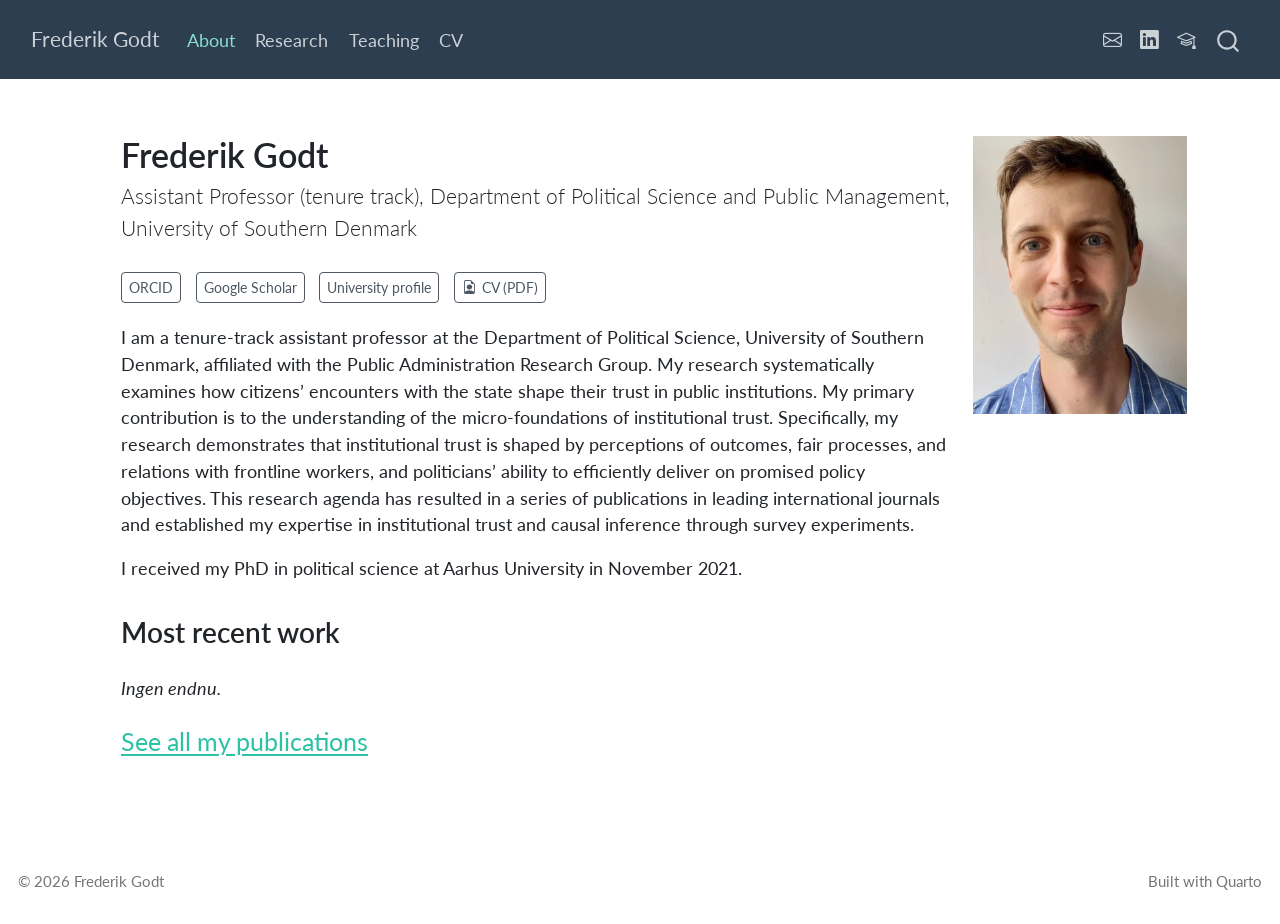
==== index.html @ 5c9f762e "Built site for gh-pages" ====
<!DOCTYPE html>
<html xmlns="http://www.w3.org/1999/xhtml" lang="en" xml:lang="en"><head>

<meta charset="utf-8">
<meta name="generator" content="quarto-1.10.18">

<meta name="viewport" content="width=device-width, initial-scale=1.0, user-scalable=yes">


<title>Frederik Godt</title>
<style>
/* Default styles provided by pandoc.
** See https://pandoc.org/MANUAL.html#variables-for-html for config info.
*/
span.smallcaps{font-variant: small-caps;}
div.columns{display: flex; gap: 1.5em;}
div.column{flex: auto;}
@media screen {
div.columns{gap: min(4vw, 1.5em);}
div.column{overflow-x: auto;}
}
div.hanging-indent{margin-left: 1.5em; text-indent: -1.5em;}
ul.task-list{list-style: none;}
ul.task-list li input[type="checkbox"] {
  width: 0.8em;
  margin: 0 0.8em 0.2em -1em; /* quarto-specific, see https://github.com/quarto-dev/quarto-cli/issues/4556 */ 
  vertical-align: middle;
}
</style>


<script src="site_libs/quarto-nav/quarto-nav.js"></script>
<script src="site_libs/quarto-nav/headroom.min.js"></script>
<script src="site_libs/clipboard/clipboard.min.js"></script>
<script src="site_libs/quarto-search/autocomplete.umd.js"></script>
<script src="site_libs/quarto-search/fuse.min.js"></script>
<script src="site_libs/quarto-search/quarto-search.js"></script>
<meta name="quarto:offset" content="./">
<script src="site_libs/quarto-html/quarto.js" type="module"></script>
<script src="site_libs/quarto-html/tabsets/tabsets.js" type="module"></script>
<script src="site_libs/quarto-html/popper.min.js"></script>
<script src="site_libs/quarto-html/tippy.umd.min.js"></script>
<link href="site_libs/quarto-html/tippy.css" rel="stylesheet">
<link href="site_libs/quarto-html/quarto-syntax-highlighting-64a204ab8560d761af7679ceaba22944.css" rel="stylesheet" id="quarto-text-highlighting-styles">
<script src="site_libs/bootstrap/bootstrap.min.js"></script>
<link href="site_libs/bootstrap/bootstrap-icons.css" rel="stylesheet">
<link href="site_libs/bootstrap/bootstrap-82feb614b3631eee91c80e474e9700e3.min.css" rel="stylesheet" append-hash="true" id="quarto-bootstrap" data-mode="light">
<script id="quarto-search-options" type="application/json">{
  "location": "navbar",
  "copy-button": false,
  "collapse-after": 3,
  "panel-placement": "end",
  "type": "overlay",
  "limit": 50,
  "keyboard-shortcut": [
    "f",
    "/",
    "s"
  ],
  "show-item-context": false,
  "language": {
    "search-no-results-text": "No results",
    "search-matching-documents-text": "matching documents",
    "search-copy-link-title": "Copy link to search",
    "search-hide-matches-text": "Hide additional matches",
    "search-more-match-text": "more match in this document",
    "search-more-matches-text": "more matches in this document",
    "search-clear-button-title": "Clear",
    "search-text-placeholder": "",
    "search-detached-cancel-button-title": "Cancel",
    "search-submit-button-title": "Submit",
    "search-label": "Search"
  }
}</script>
<style>html{ scroll-behavior: smooth; }</style>


<link rel="stylesheet" href="styles.css">
</head>

<body class="nav-fixed fullcontent quarto-light">

<div id="quarto-search-results"></div>
  <header id="quarto-header" class="headroom fixed-top">
    <nav class="navbar navbar-expand-lg " data-bs-theme="dark">
      <div class="navbar-container container-fluid">
      <div class="navbar-brand-container mx-auto">
    <a class="navbar-brand" href="./index.html">
    <span class="navbar-title">Frederik Godt</span>
    </a>
  </div>
            <div id="quarto-search" class="" title="Search"></div>
          <button class="navbar-toggler" type="button" data-bs-toggle="collapse" data-bs-target="#navbarCollapse" aria-controls="navbarCollapse" role="menu" aria-expanded="false" aria-label="Toggle navigation" onclick="if (window.quartoToggleHeadroom) { window.quartoToggleHeadroom(); }">
  <span class="navbar-toggler-icon"></span>
</button>
          <div class="collapse navbar-collapse" id="navbarCollapse">
            <ul class="navbar-nav navbar-nav-scroll me-auto">
  <li class="nav-item">
    <a class="nav-link active" href="./index.html" aria-current="page"> 
<span class="menu-text">About</span></a>
  </li>  
  <li class="nav-item">
    <a class="nav-link" href="./research.html"> 
<span class="menu-text">Research</span></a>
  </li>  
  <li class="nav-item">
    <a class="nav-link" href="./teaching.html"> 
<span class="menu-text">Teaching</span></a>
  </li>  
  <li class="nav-item">
    <a class="nav-link" href="./cv.html"> 
<span class="menu-text">CV</span></a>
  </li>  
</ul>
            <ul class="navbar-nav navbar-nav-scroll ms-auto">
  <li class="nav-item compact">
    <a class="nav-link" href="mailto:fgodt@sam.sdu.dk"> <i class="bi bi-envelope" role="img">
</i> 
<span class="menu-text"></span></a>
  </li>  
  <li class="nav-item compact">
    <a class="nav-link" href="https://linkedin.com"> <i class="bi bi-linkedin" role="img">
</i> 
<span class="menu-text"></span></a>
  </li>  
  <li class="nav-item compact">
    <a class="nav-link" href="https://scholar.google.com/citations?user=pOmU6WsAAAAJ&amp;hl=da"> <i class="bi bi-mortarboard" role="img">
</i> 
<span class="menu-text"></span></a>
  </li>  
</ul>
          </div> <!-- /navcollapse -->
            <div class="quarto-navbar-tools">
</div>
      </div> <!-- /container-fluid -->
    </nav>
</header>
<!-- content -->
<div id="quarto-content" class="quarto-container page-columns page-rows-contents page-layout-article page-navbar">
<!-- sidebar -->
<!-- margin-sidebar -->
    
<!-- main -->
<div class="quarto-about-solana column-body">
  <div class="about-entity">
    <div class="entity-contents">
      <header id="title-block-header" class="quarto-title-block default">
<div class="quarto-title">
<h1 class="title">Frederik Godt</h1>
<p class="subtitle lead">Assistant Professor (tenure track), Department of Political Science and Public Management, University of Southern Denmark</p>
</div>
<div class="quarto-title-meta">
  </div>
</header> <div class="about-links">
  <a href="https://orcid.org/0000-0001-8238-0390" class="about-link" rel="" target="">
     <span class="about-link-text">ORCID</span>
  </a>
  <a href="https://scholar.google.com/citations?user=pOmU6WsAAAAJ&amp;hl=da" class="about-link" rel="" target="">
     <span class="about-link-text">Google Scholar</span>
  </a>
  <a href="https://portal.findresearcher.sdu.dk/da/persons/fgodt" class="about-link" rel="" target="">
     <span class="about-link-text">University profile</span>
  </a>
  <a href="/cv.pdf" class="about-link" rel="" target="">
    <i class="bi bi-file-earmark-person"></i>
     <span class="about-link-text">CV (PDF)</span>
  </a>
</div>
      <div class="about-contents"><main class="content" id="quarto-document-content">
<p>I am a tenure-track assistant professor at the Department of Political Science, University of Southern Denmark, affiliated with the Public Administration Research Group. My research systematically examines how citizens’ encounters with the state shape their trust in public institutions. My primary contribution is to the understanding of the micro-foundations of institutional trust. Specifically, my research demonstrates that institutional trust is shaped by perceptions of outcomes, fair processes, and relations with frontline workers, and politicians’ ability to efficiently deliver on promised policy objectives. This research agenda has resulted in a series of publications in leading international journals and established my expertise in institutional trust and causal inference through survey experiments.</p>
<p>I received my PhD in political science at Aarhus University in November 2021.</p>
<section id="most-recent-work" class="level2">
<h2 data-anchor-id="most-recent-work">Most recent work</h2>
<p><em>Ingen endnu.</em></p>
<section id="see-all-my-publications" class="level3">
<h3 data-anchor-id="see-all-my-publications"><a href="http://localhost:5354/research.html">See all my publications</a></h3>


</section>
</section>
</main></div>
    </div>
    <img src="profile.jpg" alt="Portrait of Frederik Godt" class="about-image
  rectangle " style="width: 12em;">
  </div>
</div>
 <!-- /main -->
<script id="quarto-html-after-body" type="application/javascript">
  window.document.addEventListener("DOMContentLoaded", function (event) {
    const isCodeAnnotation = (el) => {
      for (const clz of el.classList) {
        if (clz.startsWith('code-annotation-')) {                     
          return true;
        }
      }
      return false;
    }
    const onCopySuccess = function(e) {
      // button target
      const button = e.trigger;
      // don't keep focus
      button.blur();
      // flash "checked"
      button.classList.add('code-copy-button-checked');
      var currentTitle = button.getAttribute("title");
      button.setAttribute("title", "Copied!");
      let tooltip;
      if (window.bootstrap) {
        button.setAttribute("data-bs-toggle", "tooltip");
        button.setAttribute("data-bs-placement", "left");
        button.setAttribute("data-bs-title", "Copied!");
        tooltip = new bootstrap.Tooltip(button, 
          { trigger: "manual", 
            customClass: "code-copy-button-tooltip",
            offset: [0, -8]});
        tooltip.show();    
      }
      setTimeout(function() {
        if (tooltip) {
          tooltip.hide();
          button.removeAttribute("data-bs-title");
          button.removeAttribute("data-bs-toggle");
          button.removeAttribute("data-bs-placement");
        }
        button.setAttribute("title", currentTitle);
        button.classList.remove('code-copy-button-checked');
      }, 1000);
      // clear code selection
      e.clearSelection();
    }
    const getTextToCopy = function(trigger) {
      const outerScaffold = trigger.parentElement.cloneNode(true);
      const codeEl = outerScaffold.querySelector('code');
      for (const childEl of codeEl.children) {
        if (isCodeAnnotation(childEl)) {
          childEl.remove();
        }
      }
      return codeEl.innerText;
    }
    const clipboard = new window.ClipboardJS('.code-copy-button:not([data-in-quarto-modal])', {
      text: getTextToCopy
    });
    clipboard.on('success', onCopySuccess);
    if (window.document.getElementById('quarto-embedded-source-code-modal')) {
      const clipboardModal = new window.ClipboardJS('.code-copy-button[data-in-quarto-modal]', {
        text: getTextToCopy,
        container: window.document.getElementById('quarto-embedded-source-code-modal')
      });
      clipboardModal.on('success', onCopySuccess);
    }
      var localhostRegex = new RegExp(/^(?:http|https):\/\/localhost\:?[0-9]*\//);
      var mailtoRegex = new RegExp(/^mailto:/);
        var filterRegex = new RegExp('/' + window.location.host + '/');
      var isInternal = (href) => {
          return filterRegex.test(href) || localhostRegex.test(href) || mailtoRegex.test(href);
      }
      // Inspect non-navigation links and adorn them if external
     var links = window.document.querySelectorAll('a[href]:not(.nav-link):not(.navbar-brand):not(.toc-action):not(.sidebar-link):not(.sidebar-item-toggle):not(.pagination-link):not(.no-external):not([aria-hidden]):not(.dropdown-item):not(.quarto-navigation-tool):not(.about-link)');
      for (var i=0; i<links.length; i++) {
        const link = links[i];
        if (!isInternal(link.href)) {
          // undo the damage that might have been done by quarto-nav.js in the case of
          // links that we want to consider external
          if (link.dataset.originalHref !== undefined) {
            link.href = link.dataset.originalHref;
          }
        }
      }
    function tippyHover(el, contentFn, onTriggerFn, onUntriggerFn) {
      const config = {
        allowHTML: true,
        maxWidth: 500,
        delay: 100,
        arrow: false,
        appendTo: function(el) {
            return el.parentElement;
        },
        interactive: true,
        interactiveBorder: 10,
        theme: 'quarto',
        placement: 'bottom-start',
      };
      if (contentFn) {
        config.content = contentFn;
      }
      if (onTriggerFn) {
        config.onTrigger = onTriggerFn;
      }
      if (onUntriggerFn) {
        config.onUntrigger = onUntriggerFn;
      }
      window.tippy(el, config); 
    }
    const noterefs = window.document.querySelectorAll('a[role="doc-noteref"]');
    for (var i=0; i<noterefs.length; i++) {
      const ref = noterefs[i];
      tippyHover(ref, function() {
        // use id or data attribute instead here
        let href = ref.getAttribute('data-footnote-href') || ref.getAttribute('href');
        try { href = new URL(href).hash; } catch {}
        const id = href.replace(/^#\/?/, "");
        const note = window.document.getElementById(id);
        if (note) {
          return note.innerHTML;
        } else {
          return "";
        }
      });
    }
    const xrefs = window.document.querySelectorAll('a.quarto-xref');
    const processXRef = (id, note) => {
      // Strip column container classes
      const stripColumnClz = (el) => {
        el.classList.remove("page-full", "page-columns");
        if (el.children) {
          for (const child of el.children) {
            stripColumnClz(child);
          }
        }
      }
      stripColumnClz(note)
      if (id === null || id.startsWith('sec-')) {
        // Special case sections, only their first couple elements
        const container = document.createElement("div");
        if (note.children && note.children.length > 2) {
          container.appendChild(note.children[0].cloneNode(true));
          for (let i = 1; i < note.children.length; i++) {
            const child = note.children[i];
            if (child.tagName === "P" && child.innerText === "") {
              continue;
            } else {
              container.appendChild(child.cloneNode(true));
              break;
            }
          }
          if (window.Quarto?.typesetMath) {
            window.Quarto.typesetMath(container);
          }
          return container.innerHTML
        } else {
          if (window.Quarto?.typesetMath) {
            window.Quarto.typesetMath(note);
          }
          return note.innerHTML;
        }
      } else {
        // Remove any anchor links if they are present
        const anchorLink = note.querySelector('a.anchorjs-link');
        if (anchorLink) {
          anchorLink.remove();
        }
        if (window.Quarto?.typesetMath) {
          window.Quarto.typesetMath(note);
        }
        if (note.classList.contains("callout")) {
          return note.outerHTML;
        } else {
          return note.innerHTML;
        }
      }
    }
    for (var i=0; i<xrefs.length; i++) {
      const xref = xrefs[i];
      tippyHover(xref, undefined, function(instance) {
        instance.disable();
        let url = xref.getAttribute('href');
        let hash = undefined; 
        if (url.startsWith('#')) {
          hash = url;
        } else {
          try { hash = new URL(url).hash; } catch {}
        }
        if (hash) {
          const id = hash.replace(/^#\/?/, "");
          const note = window.document.getElementById(id);
          if (note !== null) {
            try {
              const html = processXRef(id, note.cloneNode(true));
              instance.setContent(html);
            } finally {
              instance.enable();
              instance.show();
            }
          } else {
            // See if we can fetch this
            fetch(url.split('#')[0])
            .then(res => res.text())
            .then(html => {
              const parser = new DOMParser();
              const htmlDoc = parser.parseFromString(html, "text/html");
              const note = htmlDoc.getElementById(id);
              if (note !== null) {
                const html = processXRef(id, note);
                instance.setContent(html);
              } 
            }).finally(() => {
              instance.enable();
              instance.show();
            });
          }
        } else {
          // See if we can fetch a full url (with no hash to target)
          // This is a special case and we should probably do some content thinning / targeting
          fetch(url)
          .then(res => res.text())
          .then(html => {
            const parser = new DOMParser();
            const htmlDoc = parser.parseFromString(html, "text/html");
            const note = htmlDoc.querySelector('main.content');
            if (note !== null) {
              // This should only happen for chapter cross references
              // (since there is no id in the URL)
              // remove the first header
              if (note.children.length > 0 && note.children[0].tagName === "HEADER") {
                note.children[0].remove();
              }
              const html = processXRef(null, note);
              instance.setContent(html);
            } 
          }).finally(() => {
            instance.enable();
            instance.show();
          });
        }
      }, function(instance) {
      });
    }
        let selectedAnnoteEl;
        const selectorForAnnotation = ( cell, annotation) => {
          let cellAttr = 'data-code-cell="' + cell + '"';
          let lineAttr = 'data-code-annotation="' +  annotation + '"';
          const selector = 'span[' + cellAttr + '][' + lineAttr + ']';
          return selector;
        }
        const selectCodeLines = (annoteEl) => {
          const doc = window.document;
          const targetCell = annoteEl.getAttribute("data-target-cell");
          const targetAnnotation = annoteEl.getAttribute("data-target-annotation");
          const annoteSpan = window.document.querySelector(selectorForAnnotation(targetCell, targetAnnotation));
          const lines = annoteSpan.getAttribute("data-code-lines").split(",");
          const lineIds = lines.map((line) => {
            return targetCell + "-" + line;
          })
          let top = null;
          let height = null;
          let parent = null;
          if (lineIds.length > 0) {
              //compute the position of the single el (top and bottom and make a div)
              const el = window.document.getElementById(lineIds[0]);
              top = el.offsetTop;
              height = el.offsetHeight;
              parent = el.parentElement.parentElement;
            if (lineIds.length > 1) {
              const lastEl = window.document.getElementById(lineIds[lineIds.length - 1]);
              const bottom = lastEl.offsetTop + lastEl.offsetHeight;
              height = bottom - top;
            }
            if (top !== null && height !== null && parent !== null) {
              // cook up a div (if necessary) and position it 
              let div = window.document.getElementById("code-annotation-line-highlight");
              if (div === null) {
                div = window.document.createElement("div");
                div.setAttribute("id", "code-annotation-line-highlight");
                div.style.position = 'absolute';
                parent.appendChild(div);
              }
              div.style.top = top - 2 + "px";
              div.style.height = height + 4 + "px";
              div.style.left = 0;
              let gutterDiv = window.document.getElementById("code-annotation-line-highlight-gutter");
              if (gutterDiv === null) {
                gutterDiv = window.document.createElement("div");
                gutterDiv.setAttribute("id", "code-annotation-line-highlight-gutter");
                gutterDiv.style.position = 'absolute';
                const codeCell = window.document.getElementById(targetCell);
                const gutter = codeCell.querySelector('.code-annotation-gutter');
                gutter.appendChild(gutterDiv);
              }
              gutterDiv.style.top = top - 2 + "px";
              gutterDiv.style.height = height + 4 + "px";
            }
            selectedAnnoteEl = annoteEl;
          }
        };
        const unselectCodeLines = () => {
          const elementsIds = ["code-annotation-line-highlight", "code-annotation-line-highlight-gutter"];
          elementsIds.forEach((elId) => {
            const div = window.document.getElementById(elId);
            if (div) {
              div.remove();
            }
          });
          selectedAnnoteEl = undefined;
        };
          // Handle positioning of the toggle
      window.addEventListener(
        "resize",
        throttle(() => {
          elRect = undefined;
          if (selectedAnnoteEl) {
            selectCodeLines(selectedAnnoteEl);
          }
        }, 10)
      );
      function throttle(fn, ms) {
      let throttle = false;
      let timer;
        return (...args) => {
          if(!throttle) { // first call gets through
              fn.apply(this, args);
              throttle = true;
          } else { // all the others get throttled
              if(timer) clearTimeout(timer); // cancel #2
              timer = setTimeout(() => {
                fn.apply(this, args);
                timer = throttle = false;
              }, ms);
          }
        };
      }
        // Attach click handler to the DT
        const annoteDls = window.document.querySelectorAll('dt[data-target-cell]');
        for (const annoteDlNode of annoteDls) {
          annoteDlNode.addEventListener('click', (event) => {
            const clickedEl = event.target;
            if (clickedEl !== selectedAnnoteEl) {
              unselectCodeLines();
              const activeEl = window.document.querySelector('dt[data-target-cell].code-annotation-active');
              if (activeEl) {
                activeEl.classList.remove('code-annotation-active');
              }
              selectCodeLines(clickedEl);
              clickedEl.classList.add('code-annotation-active');
            } else {
              // Unselect the line
              unselectCodeLines();
              clickedEl.classList.remove('code-annotation-active');
            }
          });
        }
    const findCites = (el) => {
      const parentEl = el.parentElement;
      if (parentEl) {
        const cites = parentEl.dataset.cites;
        if (cites) {
          return {
            el,
            cites: cites.split(' ')
          };
        } else {
          return findCites(el.parentElement)
        }
      } else {
        return undefined;
      }
    };
    var bibliorefs = window.document.querySelectorAll('a[role="doc-biblioref"]');
    for (var i=0; i<bibliorefs.length; i++) {
      const ref = bibliorefs[i];
      const citeInfo = findCites(ref);
      if (citeInfo) {
        tippyHover(citeInfo.el, function() {
          var popup = window.document.createElement('div');
          citeInfo.cites.forEach(function(cite) {
            var citeDiv = window.document.createElement('div');
            citeDiv.classList.add('hanging-indent');
            citeDiv.classList.add('csl-entry');
            var biblioDiv = window.document.getElementById('ref-' + cite);
            if (biblioDiv) {
              citeDiv.innerHTML = biblioDiv.innerHTML;
            }
            popup.appendChild(citeDiv);
          });
          return popup.innerHTML;
        });
      }
    }
  });
  </script>
</div> <!-- /content -->
<footer class="footer">
  <div class="nav-footer">
    <div class="nav-footer-left">
<p>© 2026 Frederik Godt</p>
</div>   
    <div class="nav-footer-center">
      &nbsp;
    </div>
    <div class="nav-footer-right">
<p>Built with Quarto</p>
</div>
  </div>
</footer>




<script src="site_libs/quarto-html/zenscroll-min.js"></script>
</body></html>
---- site_libs/quarto-html/tippy.css ----
.tippy-box[data-animation=fade][data-state=hidden]{opacity:0}[data-tippy-root]{max-width:calc(100vw - 10px)}.tippy-box{position:relative;background-color:#333;color:#fff;border-radius:4px;font-size:14px;line-height:1.4;white-space:normal;outline:0;transition-property:transform,visibility,opacity}.tippy-box[data-placement^=top]>.tippy-arrow{bottom:0}.tippy-box[data-placement^=top]>.tippy-arrow:before{bottom:-7px;left:0;border-width:8px 8px 0;border-top-color:initial;transform-origin:center top}.tippy-box[data-placement^=bottom]>.tippy-arrow{top:0}.tippy-box[data-placement^=bottom]>.tippy-arrow:before{top:-7px;left:0;border-width:0 8px 8px;border-bottom-color:initial;transform-origin:center bottom}.tippy-box[data-placement^=left]>.tippy-arrow{right:0}.tippy-box[data-placement^=left]>.tippy-arrow:before{border-width:8px 0 8px 8px;border-left-color:initial;right:-7px;transform-origin:center left}.tippy-box[data-placement^=right]>.tippy-arrow{left:0}.tippy-box[data-placement^=right]>.tippy-arrow:before{left:-7px;border-width:8px 8px 8px 0;border-right-color:initial;transform-origin:center right}.tippy-box[data-inertia][data-state=visible]{transition-timing-function:cubic-bezier(.54,1.5,.38,1.11)}.tippy-arrow{width:16px;height:16px;color:#333}.tippy-arrow:before{content:"";position:absolute;border-color:transparent;border-style:solid}.tippy-content{position:relative;padding:5px 9px;z-index:1}
---- site_libs/quarto-html/quarto-syntax-highlighting-64a204ab8560d761af7679ceaba22944.css ----
/* quarto syntax highlight colors */
:root {
  --quarto-hl-ot-color: #003B4F;
  --quarto-hl-at-color: #657422;
  --quarto-hl-ss-color: #20794D;
  --quarto-hl-an-color: #5E5E5E;
  --quarto-hl-fu-color: #4758AB;
  --quarto-hl-st-color: #20794D;
  --quarto-hl-cf-color: #003B4F;
  --quarto-hl-op-color: #5E5E5E;
  --quarto-hl-er-color: #AD0000;
  --quarto-hl-bn-color: #AD0000;
  --quarto-hl-al-color: #AD0000;
  --quarto-hl-va-color: #111111;
  --quarto-hl-bu-color: inherit;
  --quarto-hl-ex-color: inherit;
  --quarto-hl-pp-color: #AD0000;
  --quarto-hl-in-color: #5E5E5E;
  --quarto-hl-vs-color: #20794D;
  --quarto-hl-wa-color: #5E5E5E;
  --quarto-hl-do-color: #5E5E5E;
  --quarto-hl-im-color: #00769E;
  --quarto-hl-ch-color: #20794D;
  --quarto-hl-dt-color: #AD0000;
  --quarto-hl-fl-color: #AD0000;
  --quarto-hl-co-color: #5E5E5E;
  --quarto-hl-cv-color: #5E5E5E;
  --quarto-hl-cn-color: #8f5902;
  --quarto-hl-sc-color: #5E5E5E;
  --quarto-hl-dv-color: #AD0000;
  --quarto-hl-kw-color: #003B4F;
}

/* other quarto variables */
:root {
  --quarto-font-monospace: SFMono-Regular, Menlo, Monaco, Consolas, "Liberation Mono", "Courier New", monospace;
}

/* syntax highlight based on Pandoc's rules */
pre > code.sourceCode > span {
  color: #003B4F;
}

code.sourceCode > span {
  color: #003B4F;
}

div.sourceCode,
div.sourceCode pre.sourceCode {
  color: #003B4F;
}

/* Normal */
code span {
  color: #003B4F;
}

/* Alert */
code span.al {
  color: #AD0000;
  font-style: inherit;
}

/* Annotation */
code span.an {
  color: #5E5E5E;
  font-style: inherit;
}

/* Attribute */
code span.at {
  color: #657422;
  font-style: inherit;
}

/* BaseN */
code span.bn {
  color: #AD0000;
  font-style: inherit;
}

/* BuiltIn */
code span.bu {
  font-style: inherit;
}

/* ControlFlow */
code span.cf {
  color: #003B4F;
  font-weight: bold;
  font-style: inherit;
}

/* Char */
code span.ch {
  color: #20794D;
  font-style: inherit;
}

/* Constant */
code span.cn {
  color: #8f5902;
  font-style: inherit;
}

/* Comment */
code span.co {
  color: #5E5E5E;
  font-style: inherit;
}

/* CommentVar */
code span.cv {
  color: #5E5E5E;
  font-style: italic;
}

/* Documentation */
code span.do {
  color: #5E5E5E;
  font-style: italic;
}

/* DataType */
code span.dt {
  color: #AD0000;
  font-style: inherit;
}

/* DecVal */
code span.dv {
  color: #AD0000;
  font-style: inherit;
}

/* Error */
code span.er {
  color: #AD0000;
  font-style: inherit;
}

/* Extension */
code span.ex {
  font-style: inherit;
}

/* Float */
code span.fl {
  color: #AD0000;
  font-style: inherit;
}

/* Function */
code span.fu {
  color: #4758AB;
  font-style: inherit;
}

/* Import */
code span.im {
  color: #00769E;
  font-style: inherit;
}

/* Information */
code span.in {
  color: #5E5E5E;
  font-style: inherit;
}

/* Keyword */
code span.kw {
  color: #003B4F;
  font-weight: bold;
  font-style: inherit;
}

/* Operator */
code span.op {
  color: #5E5E5E;
  font-style: inherit;
}

/* Other */
code span.ot {
  color: #003B4F;
  font-style: inherit;
}

/* Preprocessor */
code span.pp {
  color: #AD0000;
  font-style: inherit;
}

/* SpecialChar */
code span.sc {
  color: #5E5E5E;
  font-style: inherit;
}

/* SpecialString */
code span.ss {
  color: #20794D;
  font-style: inherit;
}

/* String */
code span.st {
  color: #20794D;
  font-style: inherit;
}

/* Variable */
code span.va {
  color: #111111;
  font-style: inherit;
}

/* VerbatimString */
code span.vs {
  color: #20794D;
  font-style: inherit;
}

/* Warning */
code span.wa {
  color: #5E5E5E;
  font-style: italic;
}

.prevent-inlining {
  content: "</";
}

/*# sourceMappingURL=9d8d5bb603a83b8298b89080a598c93b.css.map */
---- styles.css ----
/* Lidt luft og læsevenlig tekstbredde */
body { font-size: 1.05rem; }
.profile-photo {
  width: 220px; height: 220px; object-fit: cover;
  border-radius: 50%; float: right; margin: 0 0 1rem 1.5rem;
}
.links a { margin-right: 1rem; }
/* Publikationsliste */
#refs .csl-entry { margin-bottom: 0.9rem; padding-left: 1.5em; text-indent: -1.5em; }
@media (max-width: 600px) {
  .profile-photo { float: none; display: block; margin: 0 auto 1rem; }
}

a.pub-link {
  display: inline-block; font-size: 0.8em; line-height: 1;
  padding: 0.25em 0.55em; margin: 0 0.2em 0.2em 0;
  border: 1px solid currentColor; border-radius: 0.3em;
  text-decoration: none; text-indent: 0;
}
a.pub-link:hover { background: var(--bs-primary, #2c3e50); color: #fff; border-color: transparent;}

.pub-abstract { margin: 0.4rem 0 0.8rem 0; font-size: 0.92em; text-indent: 0; }
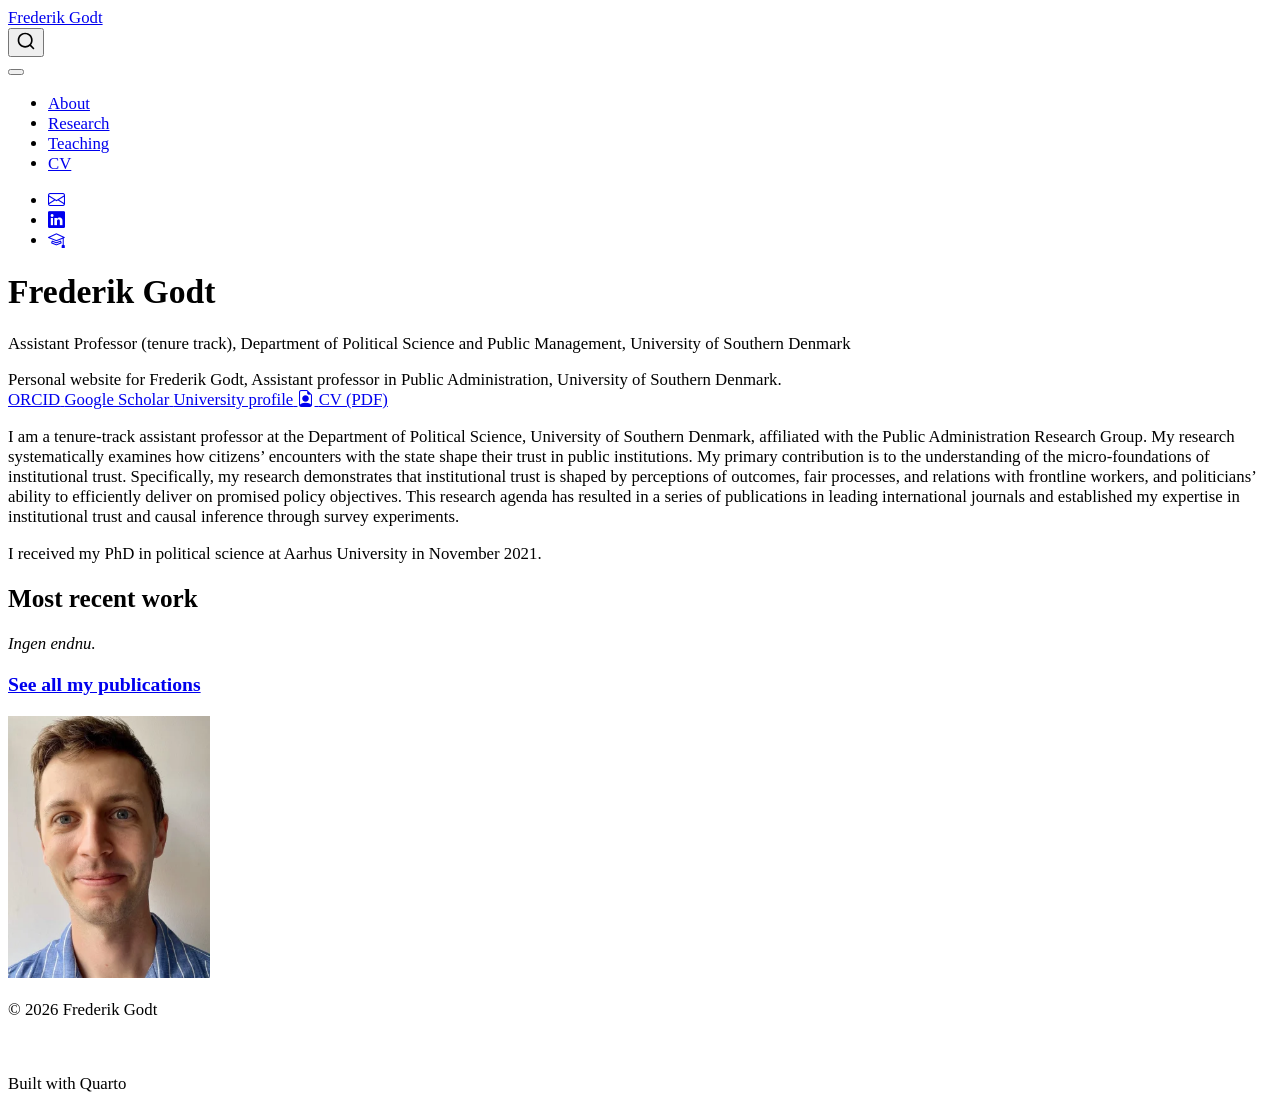
==== commit 0b66cfb3: "Add files via upload" ====
--- a/index.html
+++ b/index.html
@@ -2,23 +2,21 @@
 <html xmlns="http://www.w3.org/1999/xhtml" lang="en" xml:lang="en"><head>
 
 <meta charset="utf-8">
-<meta name="generator" content="quarto-1.10.18">
+<meta name="generator" content="quarto-1.9.37">
 
 <meta name="viewport" content="width=device-width, initial-scale=1.0, user-scalable=yes">
 
+<meta name="description" content="Personal website for Frederik Godt, Assistant professor in Public Administration, University of Southern Denmark.">
 
 <title>Frederik Godt</title>
 <style>
 /* Default styles provided by pandoc.
 ** See https://pandoc.org/MANUAL.html#variables-for-html for config info.
 */
+code{white-space: pre-wrap;}
 span.smallcaps{font-variant: small-caps;}
-div.columns{display: flex; gap: 1.5em;}
-div.column{flex: auto;}
-@media screen {
-div.columns{gap: min(4vw, 1.5em);}
-div.column{overflow-x: auto;}
-}
+div.columns{display: flex; gap: min(4vw, 1.5em);}
+div.column{flex: auto; overflow-x: auto;}
 div.hanging-indent{margin-left: 1.5em; text-indent: -1.5em;}
 ul.task-list{list-style: none;}
 ul.task-list li input[type="checkbox"] {
@@ -41,10 +39,10 @@
 <script src="site_libs/quarto-html/popper.min.js"></script>
 <script src="site_libs/quarto-html/tippy.umd.min.js"></script>
 <link href="site_libs/quarto-html/tippy.css" rel="stylesheet">
-<link href="site_libs/quarto-html/quarto-syntax-highlighting-64a204ab8560d761af7679ceaba22944.css" rel="stylesheet" id="quarto-text-highlighting-styles">
+<link href="site_libs/quarto-html/quarto-syntax-highlighting-7f8f88aac4f3542376d5c11b86a4c14d.css" rel="stylesheet" id="quarto-text-highlighting-styles">
 <script src="site_libs/bootstrap/bootstrap.min.js"></script>
 <link href="site_libs/bootstrap/bootstrap-icons.css" rel="stylesheet">
-<link href="site_libs/bootstrap/bootstrap-82feb614b3631eee91c80e474e9700e3.min.css" rel="stylesheet" append-hash="true" id="quarto-bootstrap" data-mode="light">
+<link href="site_libs/bootstrap/bootstrap-b20400db35e74c7e853795293367fbb1.min.css" rel="stylesheet" append-hash="true" id="quarto-bootstrap" data-mode="light">
 <script id="quarto-search-options" type="application/json">{
   "location": "navbar",
   "copy-button": false,
@@ -149,6 +147,11 @@
 <h1 class="title">Frederik Godt</h1>
 <p class="subtitle lead">Assistant Professor (tenure track), Department of Political Science and Public Management, University of Southern Denmark</p>
 </div>
+<div>
+  <div class="description">
+    Personal website for Frederik Godt, Assistant professor in Public Administration, University of Southern Denmark.
+  </div>
+</div>
 <div class="quarto-title-meta">
   </div>
 </header> <div class="about-links">
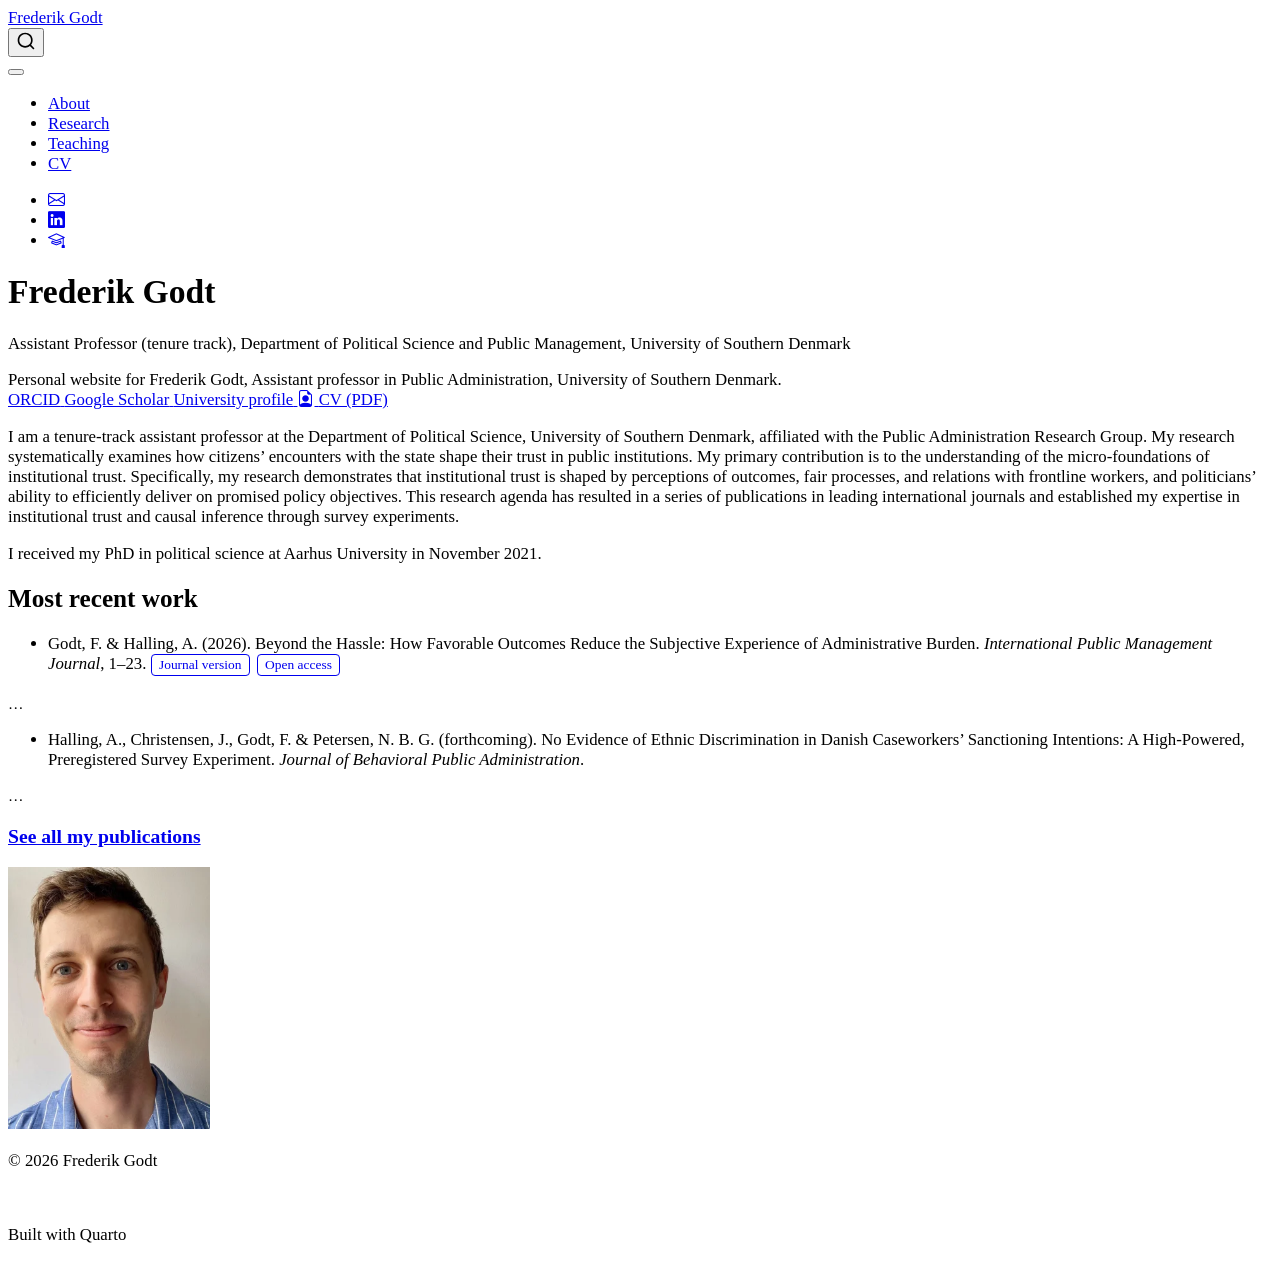
==== commit c206b0c6: "Add files via upload" ====
--- a/index.html
+++ b/index.html
@@ -174,9 +174,24 @@
 <p>I received my PhD in political science at Aarhus University in November 2021.</p>
 <section id="most-recent-work" class="level2">
 <h2 data-anchor-id="most-recent-work">Most recent work</h2>
-<p><em>Ingen endnu.</em></p>
+<ul>
+<li>Godt, F. &amp; Halling, A. (2026). Beyond the Hassle: How Favorable Outcomes Reduce the Subjective Experience of Administrative Burden. <em>International Public Management Journal</em>, 1–23. <a href="https://doi.org/10.1080/10967494.2026.2696855" class="pub-link">Journal version</a> <a href="https://www.tandfonline.com/doi/pdf/10.1080/10967494.2026.2696855" class="pub-link">Open access</a></li>
+</ul>
+<div class="pub-abstract">
+<p>
+…
+</p>
+</div>
+<ul>
+<li>Halling, A., Christensen, J., Godt, F. &amp; Petersen, N. B. G. (forthcoming). No Evidence of Ethnic Discrimination in Danish Caseworkers’ Sanctioning Intentions: A High-Powered, Preregistered Survey Experiment. <em>Journal of Behavioral Public Administration</em>.</li>
+</ul>
+<div class="pub-abstract">
+<p>
+…
+</p>
+</div>
 <section id="see-all-my-publications" class="level3">
-<h3 data-anchor-id="see-all-my-publications"><a href="http://localhost:5354/research.html">See all my publications</a></h3>
+<h3 data-anchor-id="see-all-my-publications"><a href="https://frederikgodthansen.github.io/research.html">See all my publications</a></h3>
 
 
 </section>
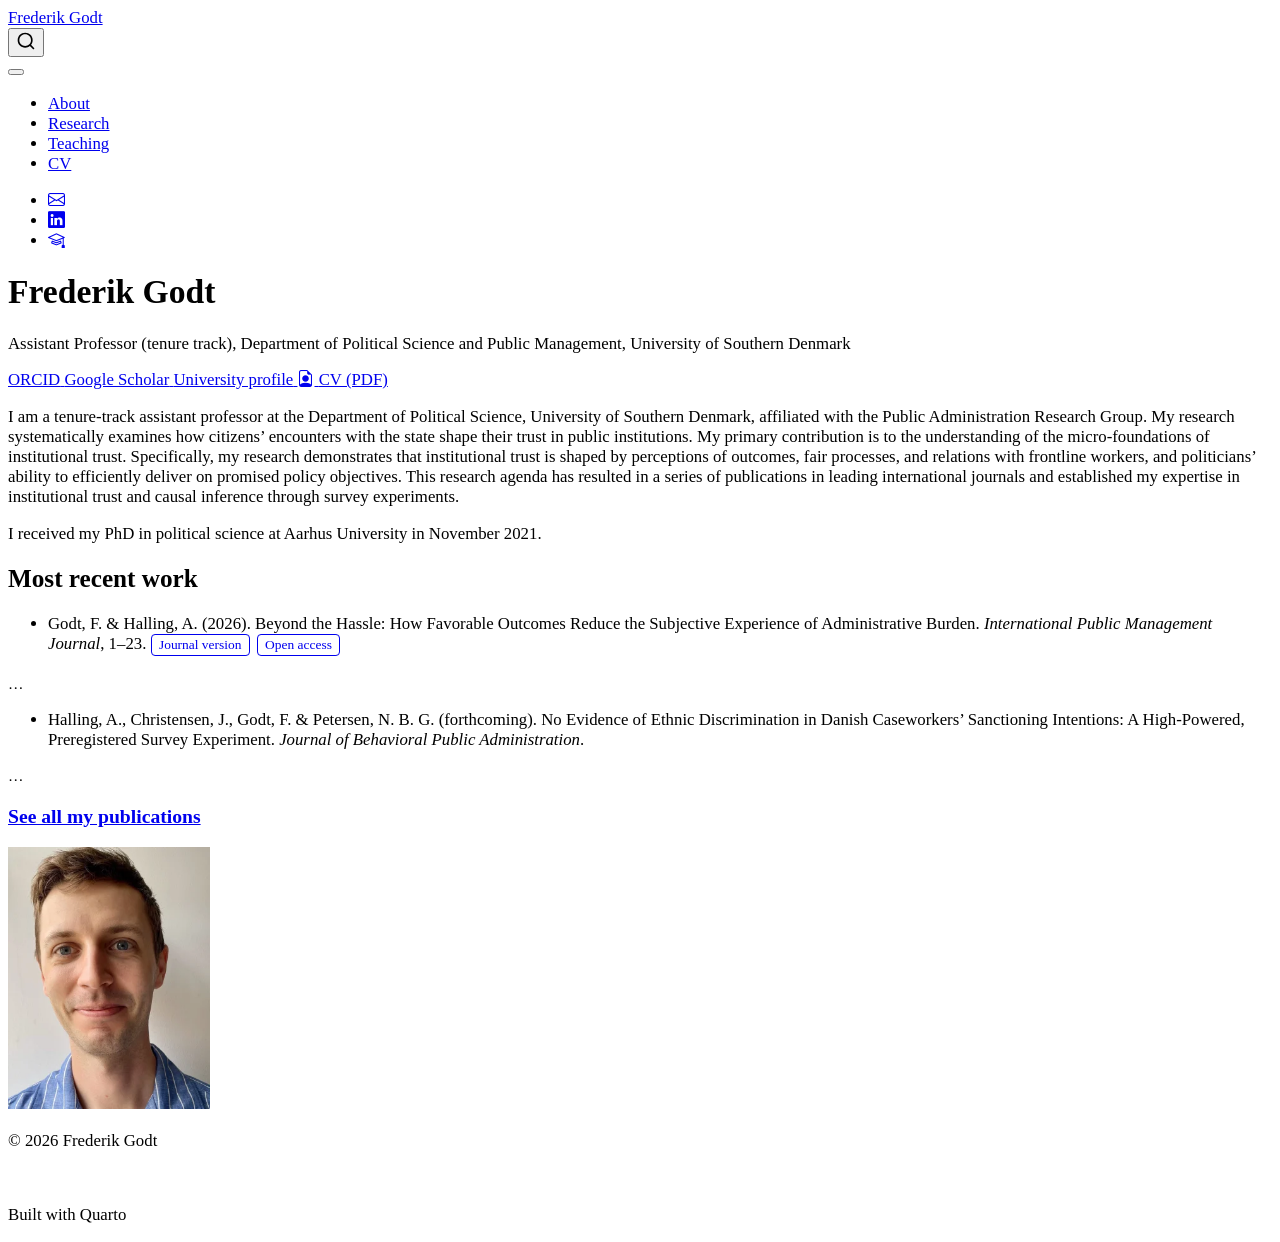
==== commit f6683b2b: "Add files via upload" ====
--- a/index.html
+++ b/index.html
@@ -6,7 +6,6 @@
 
 <meta name="viewport" content="width=device-width, initial-scale=1.0, user-scalable=yes">
 
-<meta name="description" content="Personal website for Frederik Godt, Assistant professor in Public Administration, University of Southern Denmark.">
 
 <title>Frederik Godt</title>
 <style>
@@ -147,11 +146,6 @@
 <h1 class="title">Frederik Godt</h1>
 <p class="subtitle lead">Assistant Professor (tenure track), Department of Political Science and Public Management, University of Southern Denmark</p>
 </div>
-<div>
-  <div class="description">
-    Personal website for Frederik Godt, Assistant professor in Public Administration, University of Southern Denmark.
-  </div>
-</div>
 <div class="quarto-title-meta">
   </div>
 </header> <div class="about-links">
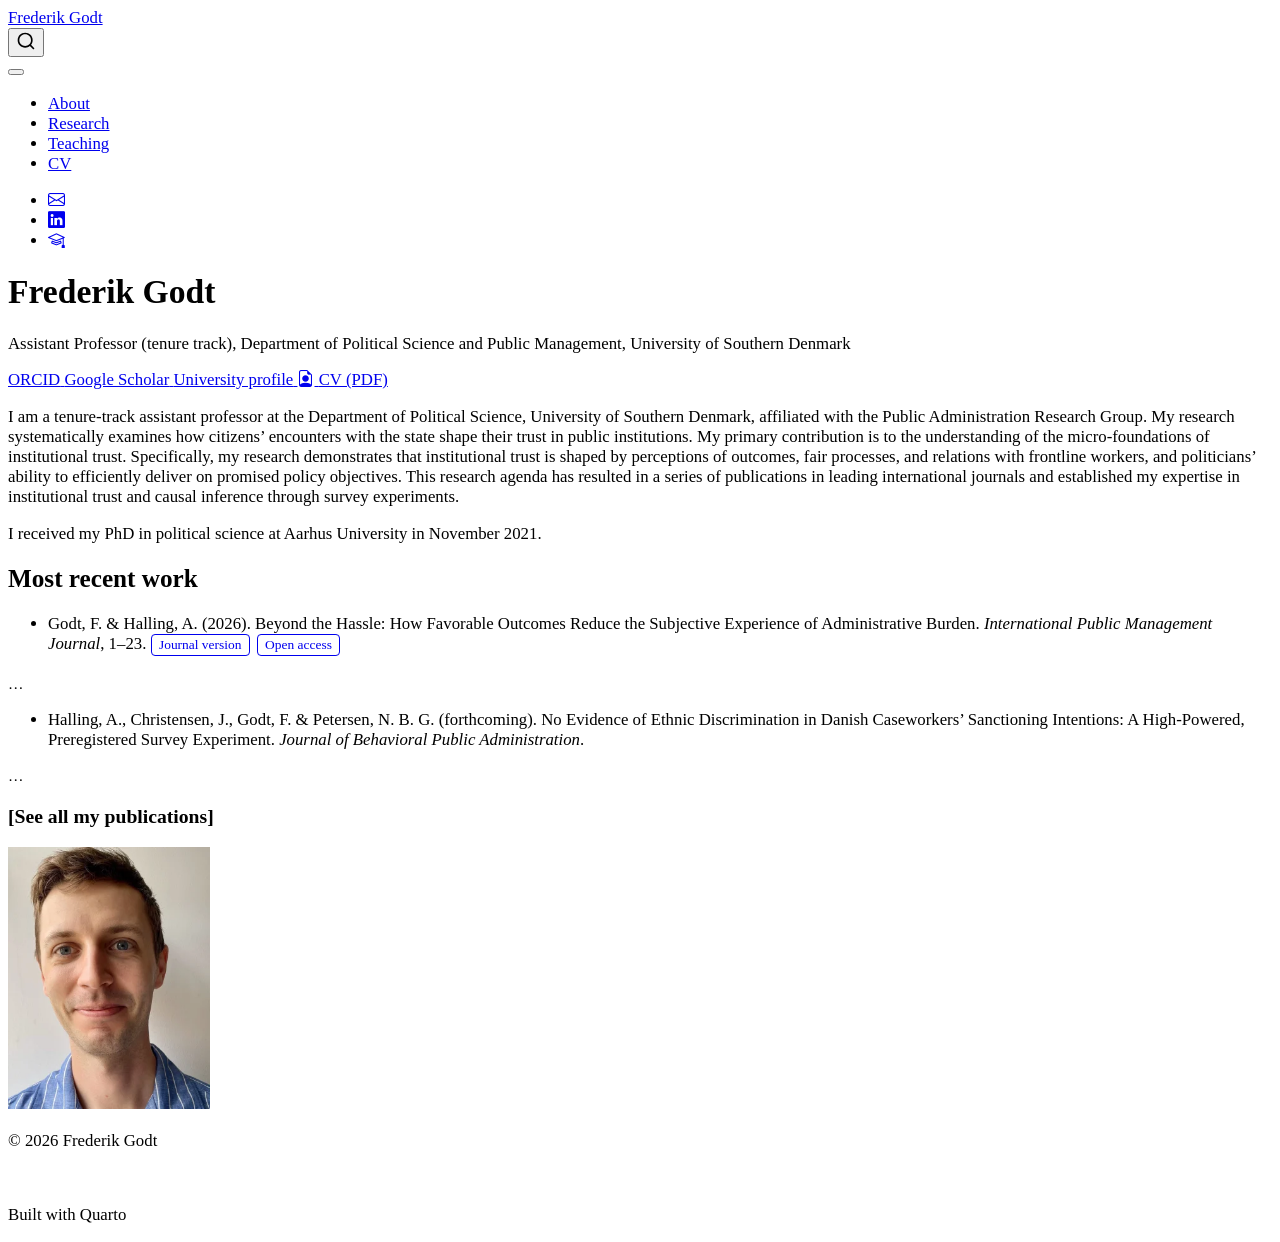
==== commit 84f47986: "Add files via upload" ====
--- a/index.html
+++ b/index.html
@@ -185,7 +185,7 @@
 </p>
 </div>
 <section id="see-all-my-publications" class="level3">
-<h3 data-anchor-id="see-all-my-publications"><a href="https://frederikgodthansen.github.io/research.html">See all my publications</a></h3>
+<h3 data-anchor-id="see-all-my-publications">[See all my publications]</h3>
 
 
 </section>
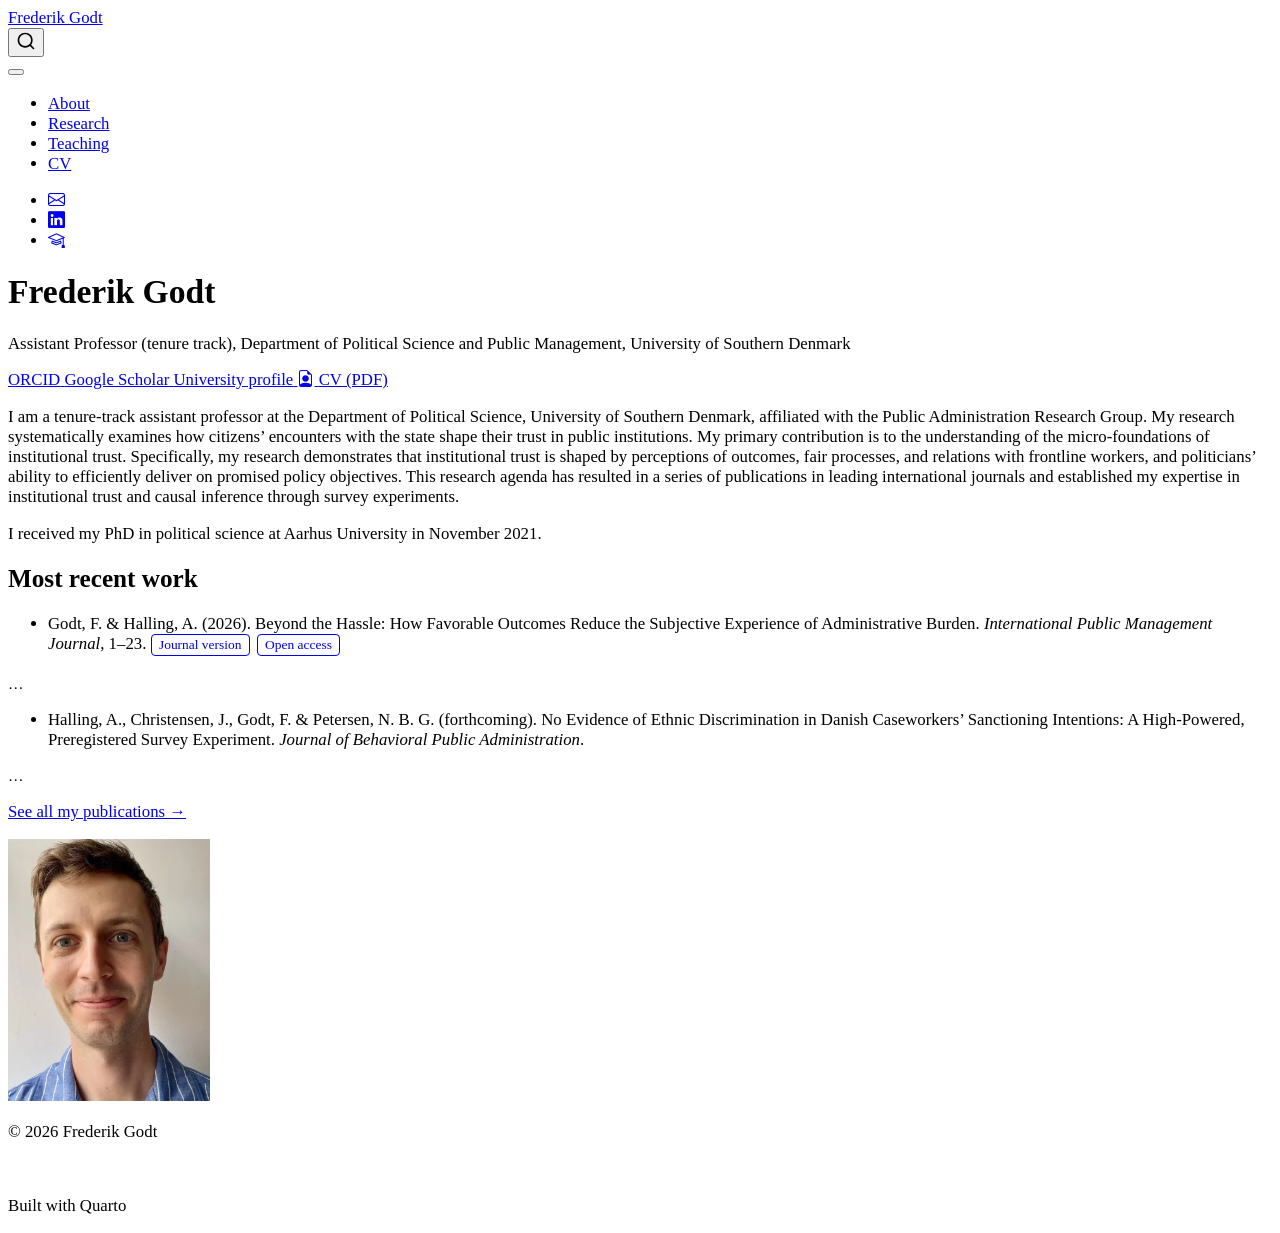
==== commit 48338508: "Add files via upload" ====
--- a/index.html
+++ b/index.html
@@ -184,11 +184,9 @@
 …
 </p>
 </div>
-<section id="see-all-my-publications" class="level3">
-<h3 data-anchor-id="see-all-my-publications">[See all my publications]</h3>
-
-
-</section>
+<p><a href="./research.html">See all my publications →</a></p>
+
+
 </section>
 </main></div>
     </div>
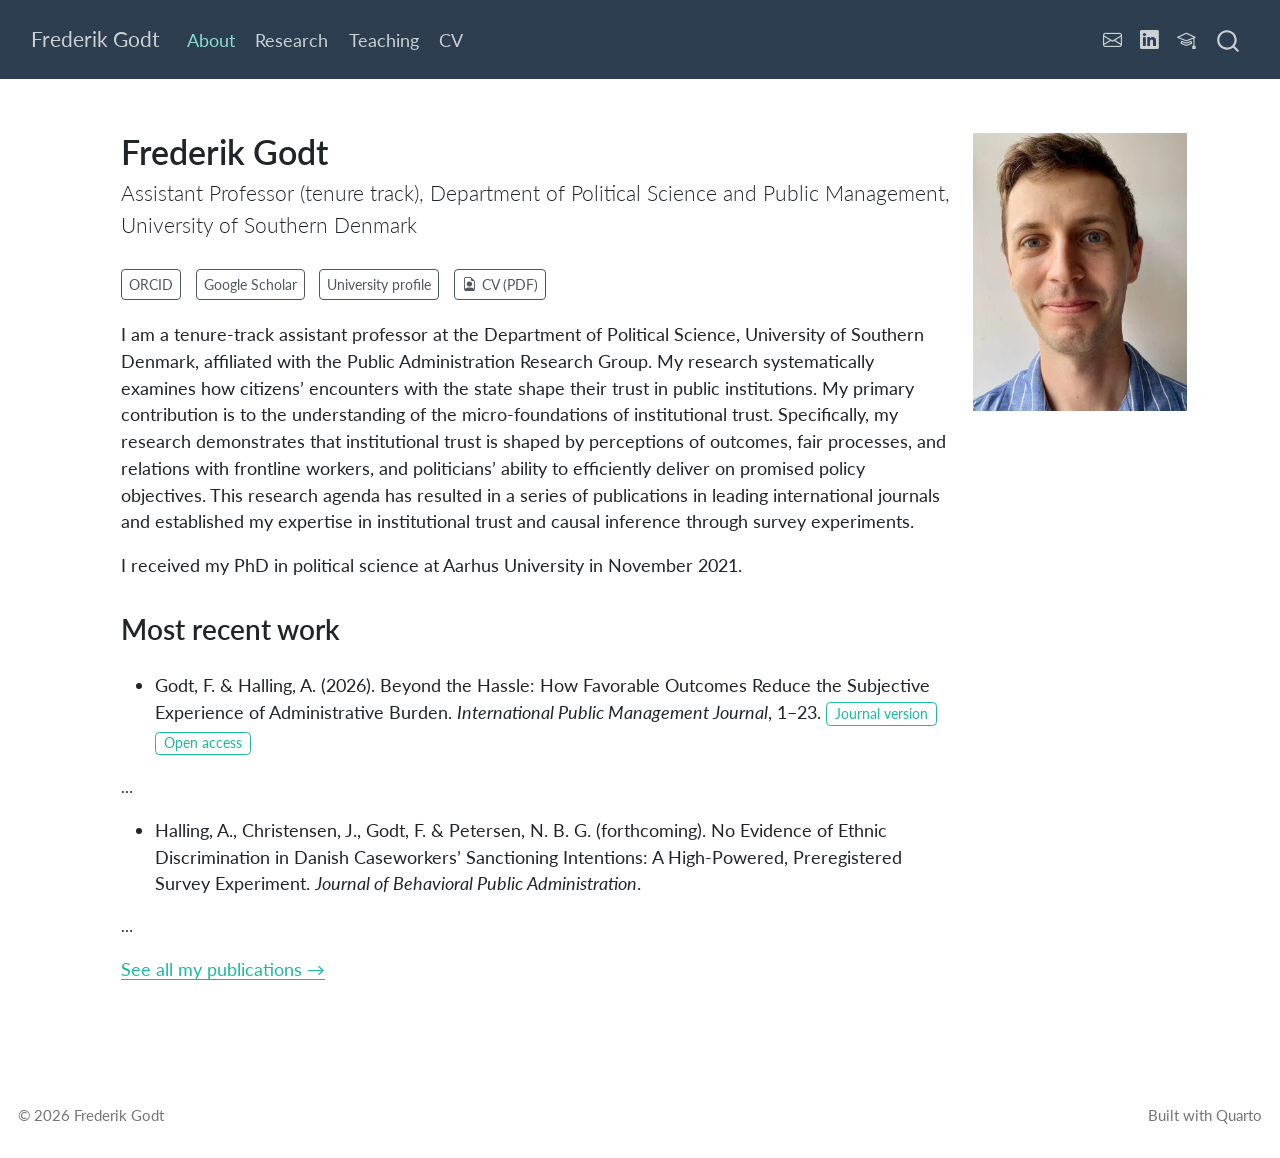
==== commit b4202363: "Built site for gh-pages" ====
--- a/index.html
+++ b/index.html
@@ -261,7 +261,7 @@
     }
       var localhostRegex = new RegExp(/^(?:http|https):\/\/localhost\:?[0-9]*\//);
       var mailtoRegex = new RegExp(/^mailto:/);
-        var filterRegex = new RegExp('/' + window.location.host + '/');
+        var filterRegex = new RegExp("https:\/\/frederikgodthansen\.github\.io\/");
       var isInternal = (href) => {
           return filterRegex.test(href) || localhostRegex.test(href) || mailtoRegex.test(href);
       }
--- a/site_libs/quarto-html/quarto-syntax-highlighting-7f8f88aac4f3542376d5c11b86a4c14d.css
+++ b/site_libs/quarto-html/quarto-syntax-highlighting-7f8f88aac4f3542376d5c11b86a4c14d.css
@@ -0,0 +1,236 @@
+/* quarto syntax highlight colors */
+:root {
+  --quarto-hl-ot-color: #003B4F;
+  --quarto-hl-at-color: #657422;
+  --quarto-hl-ss-color: #20794D;
+  --quarto-hl-an-color: #5E5E5E;
+  --quarto-hl-fu-color: #4758AB;
+  --quarto-hl-st-color: #20794D;
+  --quarto-hl-cf-color: #003B4F;
+  --quarto-hl-op-color: #5E5E5E;
+  --quarto-hl-er-color: #AD0000;
+  --quarto-hl-bn-color: #AD0000;
+  --quarto-hl-al-color: #AD0000;
+  --quarto-hl-va-color: #111111;
+  --quarto-hl-bu-color: inherit;
+  --quarto-hl-ex-color: inherit;
+  --quarto-hl-pp-color: #AD0000;
+  --quarto-hl-in-color: #5E5E5E;
+  --quarto-hl-vs-color: #20794D;
+  --quarto-hl-wa-color: #5E5E5E;
+  --quarto-hl-do-color: #5E5E5E;
+  --quarto-hl-im-color: #00769E;
+  --quarto-hl-ch-color: #20794D;
+  --quarto-hl-dt-color: #AD0000;
+  --quarto-hl-fl-color: #AD0000;
+  --quarto-hl-co-color: #5E5E5E;
+  --quarto-hl-cv-color: #5E5E5E;
+  --quarto-hl-cn-color: #8f5902;
+  --quarto-hl-sc-color: #5E5E5E;
+  --quarto-hl-dv-color: #AD0000;
+  --quarto-hl-kw-color: #003B4F;
+}
+
+/* other quarto variables */
+:root {
+  --quarto-font-monospace: SFMono-Regular, Menlo, Monaco, Consolas, "Liberation Mono", "Courier New", monospace;
+}
+
+/* syntax highlight based on Pandoc's rules */
+pre > code.sourceCode > span {
+  color: #003B4F;
+}
+
+code.sourceCode > span {
+  color: #003B4F;
+}
+
+div.sourceCode,
+div.sourceCode pre.sourceCode {
+  color: #003B4F;
+}
+
+/* Normal */
+code span {
+  color: #003B4F;
+}
+
+/* Alert */
+code span.al {
+  color: #AD0000;
+  font-style: inherit;
+}
+
+/* Annotation */
+code span.an {
+  color: #5E5E5E;
+  font-style: inherit;
+}
+
+/* Attribute */
+code span.at {
+  color: #657422;
+  font-style: inherit;
+}
+
+/* BaseN */
+code span.bn {
+  color: #AD0000;
+  font-style: inherit;
+}
+
+/* BuiltIn */
+code span.bu {
+  font-style: inherit;
+}
+
+/* ControlFlow */
+code span.cf {
+  color: #003B4F;
+  font-weight: bold;
+  font-style: inherit;
+}
+
+/* Char */
+code span.ch {
+  color: #20794D;
+  font-style: inherit;
+}
+
+/* Constant */
+code span.cn {
+  color: #8f5902;
+  font-style: inherit;
+}
+
+/* Comment */
+code span.co {
+  color: #5E5E5E;
+  font-style: inherit;
+}
+
+/* CommentVar */
+code span.cv {
+  color: #5E5E5E;
+  font-style: italic;
+}
+
+/* Documentation */
+code span.do {
+  color: #5E5E5E;
+  font-style: italic;
+}
+
+/* DataType */
+code span.dt {
+  color: #AD0000;
+  font-style: inherit;
+}
+
+/* DecVal */
+code span.dv {
+  color: #AD0000;
+  font-style: inherit;
+}
+
+/* Error */
+code span.er {
+  color: #AD0000;
+  font-style: inherit;
+}
+
+/* Extension */
+code span.ex {
+  font-style: inherit;
+}
+
+/* Float */
+code span.fl {
+  color: #AD0000;
+  font-style: inherit;
+}
+
+/* Function */
+code span.fu {
+  color: #4758AB;
+  font-style: inherit;
+}
+
+/* Import */
+code span.im {
+  color: #00769E;
+  font-style: inherit;
+}
+
+/* Information */
+code span.in {
+  color: #5E5E5E;
+  font-style: inherit;
+}
+
+/* Keyword */
+code span.kw {
+  color: #003B4F;
+  font-weight: bold;
+  font-style: inherit;
+}
+
+/* Operator */
+code span.op {
+  color: #5E5E5E;
+  font-style: inherit;
+}
+
+/* Other */
+code span.ot {
+  color: #003B4F;
+  font-style: inherit;
+}
+
+/* Preprocessor */
+code span.pp {
+  color: #AD0000;
+  font-style: inherit;
+}
+
+/* SpecialChar */
+code span.sc {
+  color: #5E5E5E;
+  font-style: inherit;
+}
+
+/* SpecialString */
+code span.ss {
+  color: #20794D;
+  font-style: inherit;
+}
+
+/* String */
+code span.st {
+  color: #20794D;
+  font-style: inherit;
+}
+
+/* Variable */
+code span.va {
+  color: #111111;
+  font-style: inherit;
+}
+
+/* VerbatimString */
+code span.vs {
+  color: #20794D;
+  font-style: inherit;
+}
+
+/* Warning */
+code span.wa {
+  color: #5E5E5E;
+  font-style: italic;
+}
+
+.prevent-inlining {
+  content: "</";
+}
+
+/*# sourceMappingURL=789ad8cd35626ba772517505b42a116e.css.map */
--- a/styles.css
+++ b/styles.css
@@ -1,22 +1,22 @@
-/* Lidt luft og læsevenlig tekstbredde */
-body { font-size: 1.05rem; }
-.profile-photo {
-  width: 220px; height: 220px; object-fit: cover;
-  border-radius: 50%; float: right; margin: 0 0 1rem 1.5rem;
-}
-.links a { margin-right: 1rem; }
-/* Publikationsliste */
-#refs .csl-entry { margin-bottom: 0.9rem; padding-left: 1.5em; text-indent: -1.5em; }
-@media (max-width: 600px) {
-  .profile-photo { float: none; display: block; margin: 0 auto 1rem; }
-}
-
-a.pub-link {
-  display: inline-block; font-size: 0.8em; line-height: 1;
-  padding: 0.25em 0.55em; margin: 0 0.2em 0.2em 0;
-  border: 1px solid currentColor; border-radius: 0.3em;
-  text-decoration: none; text-indent: 0;
-}
-a.pub-link:hover { background: var(--bs-primary, #2c3e50); color: #fff; border-color: transparent;}
-
-.pub-abstract { margin: 0.4rem 0 0.8rem 0; font-size: 0.92em; text-indent: 0; }
+/* Lidt luft og læsevenlig tekstbredde */
+body { font-size: 1.05rem; }
+.profile-photo {
+  width: 220px; height: 220px; object-fit: cover;
+  border-radius: 50%; float: right; margin: 0 0 1rem 1.5rem;
+}
+.links a { margin-right: 1rem; }
+/* Publikationsliste */
+#refs .csl-entry { margin-bottom: 0.9rem; padding-left: 1.5em; text-indent: -1.5em; }
+@media (max-width: 600px) {
+  .profile-photo { float: none; display: block; margin: 0 auto 1rem; }
+}
+
+a.pub-link {
+  display: inline-block; font-size: 0.8em; line-height: 1;
+  padding: 0.25em 0.55em; margin: 0 0.2em 0.2em 0;
+  border: 1px solid currentColor; border-radius: 0.3em;
+  text-decoration: none; text-indent: 0;
+}
+a.pub-link:hover { background: var(--bs-primary, #2c3e50); color: #fff; border-color: transparent;}
+
+.pub-abstract { margin: 0.4rem 0 0.8rem 0; font-size: 0.92em; text-indent: 0; }
